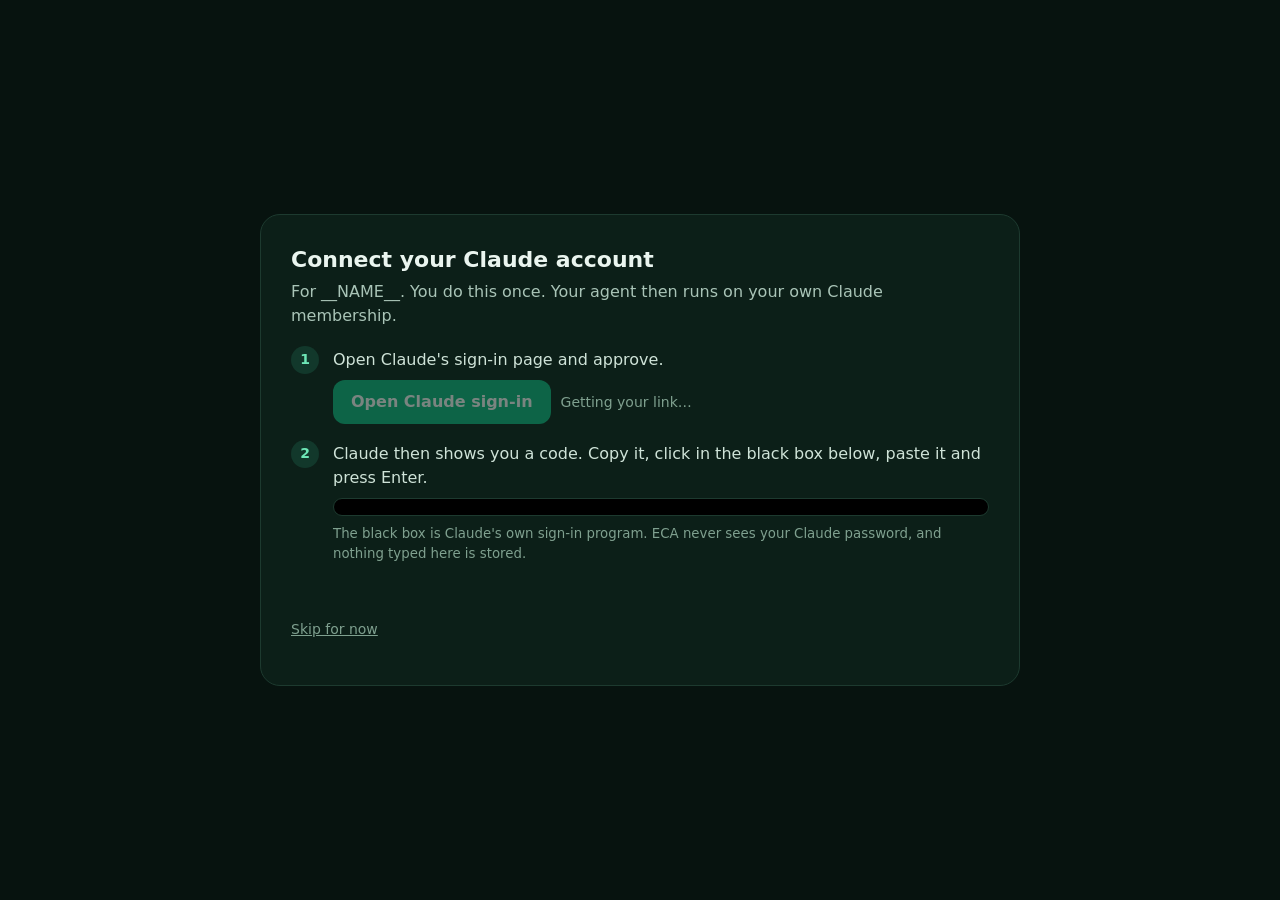
==== leader-agents/pages/connect.html @ 6f99e0e2 "Leader agents: separation hardening, Connect Claude screen, on-server self-test Review findings fixe" ====
<!doctype html><html lang="en"><head><meta charset="utf-8">
<meta name="viewport" content="width=device-width, initial-scale=1">
<meta name="referrer" content="no-referrer"><title>Connect Claude</title>
<link rel="stylesheet" href="/_eca/vendor/xterm.css">
<style>
:root{color-scheme:dark}
body{margin:0;min-height:100vh;background:#07130f;color:#eaf5ef;
font:16px/1.5 ui-sans-serif,system-ui,-apple-system,"Segoe UI",sans-serif;display:grid;place-items:center}
main{width:min(94vw,760px);padding:28px 30px;border:1px solid #1d3a2f;border-radius:20px;background:#0c1f18;box-sizing:border-box}
h1{font-size:22px;margin:0 0 4px} .sub{color:#a9c4b7;margin:0 0 18px}
.step{display:flex;gap:14px;margin:16px 0;align-items:flex-start}
.n{flex:none;width:28px;height:28px;border-radius:50%;background:#12382b;color:#6ee7b7;font-weight:700;
display:grid;place-items:center;font-size:14px}
.step p{margin:2px 0 8px;color:#cfe3d8} .step small{color:#7fa08f;display:block;margin-top:8px}
button{display:inline-block;padding:10px 18px;border-radius:12px;border:0;background:#10b981;color:#fff;
font:inherit;font-weight:600;cursor:pointer}
button[disabled]{opacity:.45;cursor:default}
#wait{color:#7fa08f;font-size:14px;margin-left:10px}
a.quiet{color:#7fa08f;font-size:14px}
#box{border:1px solid #1d3a2f;border-radius:12px;background:#000;padding:8px;overflow-x:auto;overflow-y:hidden}
#box:focus-within{border-color:#10b981}
#ok{display:none;padding:14px 16px;border-radius:12px;background:#0f2a21;border:1px solid #1f6f55;margin:6px 0 14px}
#ok b{color:#34d399} #msg{color:#fbbf24;min-height:22px;font-size:14px;margin:0}
</style></head><body><main data-cols="__COLS__" data-rows="__ROWS__">
<h1>Connect your Claude account</h1>
<p class="sub">For __NAME__. You do this once. Your agent then runs on your own Claude membership.</p>
<div id="steps">
<div class="step"><div class="n">1</div><div><p>Open Claude's sign-in page and approve.</p>
<button id="open" disabled>Open Claude sign-in</button><span id="wait">Getting your link…</span></div></div>
<div class="step"><div class="n">2</div><div style="min-width:0;flex:1"><p>Claude then shows you a code. Copy it, click in
the black box below, paste it and press Enter.</p>
<div id="box"><div id="t"></div></div>
<small>The black box is Claude's own sign-in program. ECA never sees your Claude password, and nothing typed here is
stored.</small></div></div>
<p id="msg"></p>
</div>
<div id="ok"><b>Claude is connected.</b> Opening your agent…</div>
<p><a class="quiet" href="/_eca/open">Skip for now</a></p>
</main>
<script src="/_eca/vendor/xterm.js"></script>
<script src="/_eca/static/connect.js"></script>
</body></html>
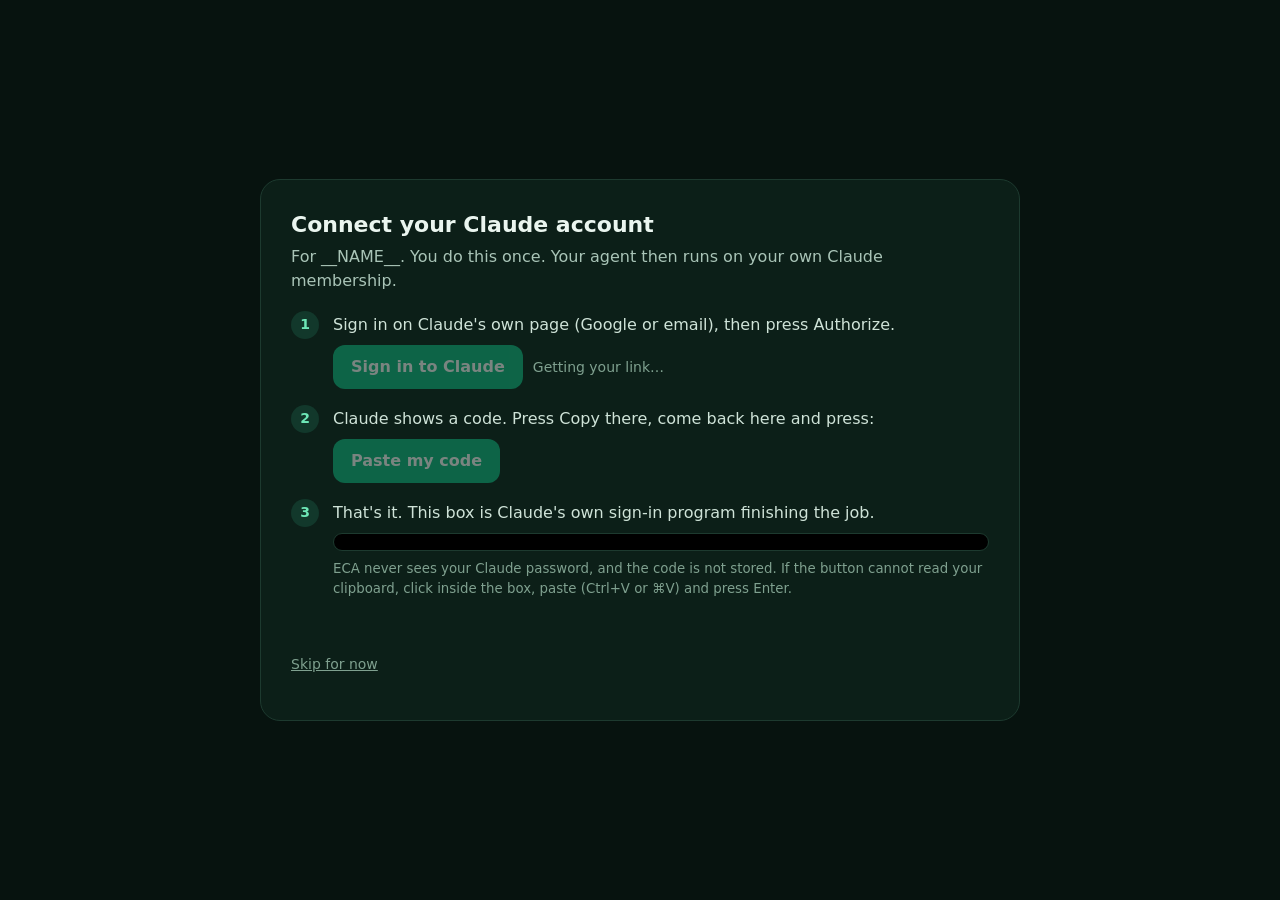
==== commit 44bcb6da: "Leader agents: stop a leader's processes as that leader; two-button Claude sign-in This host gives t" ====
--- a/leader-agents/pages/connect.html
+++ b/leader-agents/pages/connect.html
@@ -25,13 +25,15 @@
 <h1>Connect your Claude account</h1>
 <p class="sub">For __NAME__. You do this once. Your agent then runs on your own Claude membership.</p>
 <div id="steps">
-<div class="step"><div class="n">1</div><div><p>Open Claude's sign-in page and approve.</p>
-<button id="open" disabled>Open Claude sign-in</button><span id="wait">Getting your link…</span></div></div>
-<div class="step"><div class="n">2</div><div style="min-width:0;flex:1"><p>Claude then shows you a code. Copy it, click in
-the black box below, paste it and press Enter.</p>
+<div class="step"><div class="n">1</div><div><p>Sign in on Claude's own page (Google or email), then press Authorize.</p>
+<button id="open" disabled>Sign in to Claude</button><span id="wait">Getting your link…</span></div></div>
+<div class="step"><div class="n">2</div><div><p>Claude shows a code. Press Copy there, come back here and press:</p>
+<button id="paste" disabled>Paste my code</button></div></div>
+<div class="step"><div class="n">3</div><div style="min-width:0;flex:1"><p>That's it. This box is Claude's own sign-in program
+finishing the job.</p>
 <div id="box"><div id="t"></div></div>
-<small>The black box is Claude's own sign-in program. ECA never sees your Claude password, and nothing typed here is
-stored.</small></div></div>
+<small>ECA never sees your Claude password, and the code is not stored. If the button cannot read your clipboard, click
+inside the box, paste (Ctrl+V or ⌘V) and press Enter.</small></div></div>
 <p id="msg"></p>
 </div>
 <div id="ok"><b>Claude is connected.</b> Opening your agent…</div>
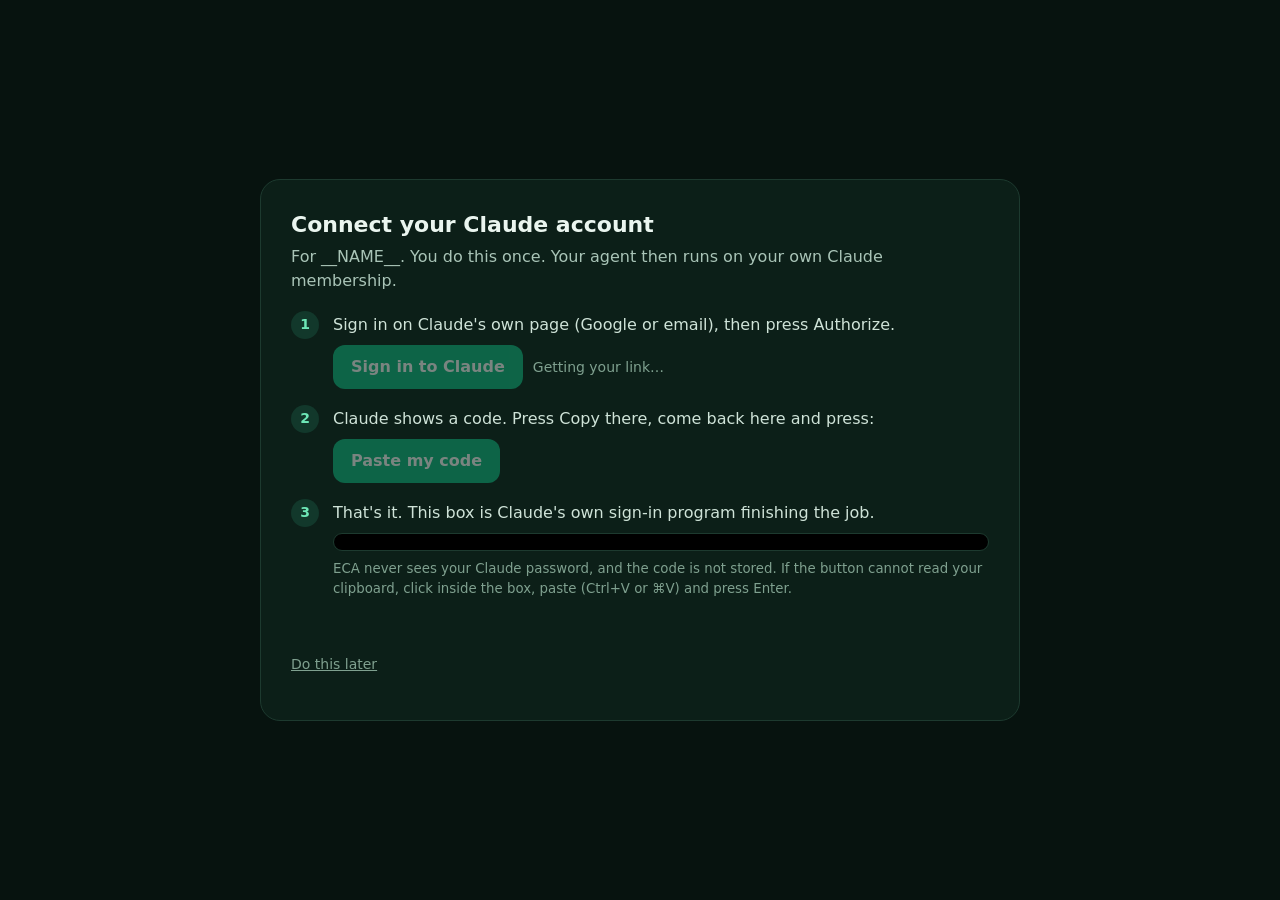
==== commit 0349f7a3: "Leader agents: resume a Claude sign-in already under way; self-test off by default Reloading the Con" ====
--- a/leader-agents/pages/connect.html
+++ b/leader-agents/pages/connect.html
@@ -37,7 +37,7 @@
 <p id="msg"></p>
 </div>
 <div id="ok"><b>Claude is connected.</b> Opening your agent…</div>
-<p><a class="quiet" href="/_eca/open">Skip for now</a></p>
+<p><a class="quiet" href="/_eca/open">Do this later</a></p>
 </main>
 <script src="/_eca/vendor/xterm.js"></script>
 <script src="/_eca/static/connect.js"></script>
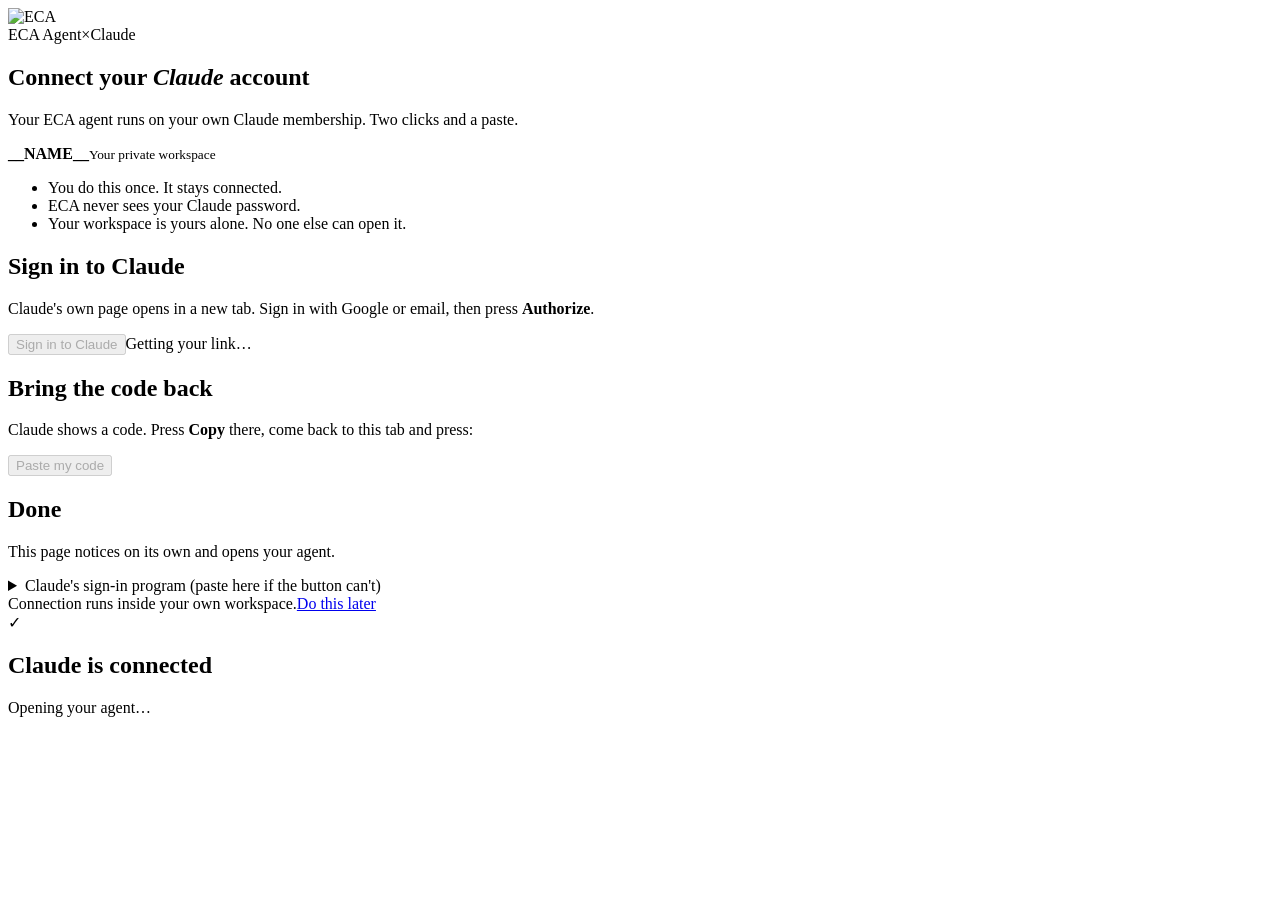
==== commit f2c34f2b: "Leader agents: redesigned Connect pages (ECA lockup, step tracker, segmented code with copy, folded " ====
--- a/leader-agents/pages/connect.html
+++ b/leader-agents/pages/connect.html
@@ -2,43 +2,45 @@
 <meta name="viewport" content="width=device-width, initial-scale=1">
 <meta name="referrer" content="no-referrer"><title>Connect Claude</title>
 <link rel="stylesheet" href="/_eca/vendor/xterm.css">
-<style>
-:root{color-scheme:dark}
-body{margin:0;min-height:100vh;background:#07130f;color:#eaf5ef;
-font:16px/1.5 ui-sans-serif,system-ui,-apple-system,"Segoe UI",sans-serif;display:grid;place-items:center}
-main{width:min(94vw,760px);padding:28px 30px;border:1px solid #1d3a2f;border-radius:20px;background:#0c1f18;box-sizing:border-box}
-h1{font-size:22px;margin:0 0 4px} .sub{color:#a9c4b7;margin:0 0 18px}
-.step{display:flex;gap:14px;margin:16px 0;align-items:flex-start}
-.n{flex:none;width:28px;height:28px;border-radius:50%;background:#12382b;color:#6ee7b7;font-weight:700;
-display:grid;place-items:center;font-size:14px}
-.step p{margin:2px 0 8px;color:#cfe3d8} .step small{color:#7fa08f;display:block;margin-top:8px}
-button{display:inline-block;padding:10px 18px;border-radius:12px;border:0;background:#10b981;color:#fff;
-font:inherit;font-weight:600;cursor:pointer}
-button[disabled]{opacity:.45;cursor:default}
-#wait{color:#7fa08f;font-size:14px;margin-left:10px}
-a.quiet{color:#7fa08f;font-size:14px}
-#box{border:1px solid #1d3a2f;border-radius:12px;background:#000;padding:8px;overflow-x:auto;overflow-y:hidden}
-#box:focus-within{border-color:#10b981}
-#ok{display:none;padding:14px 16px;border-radius:12px;background:#0f2a21;border:1px solid #1f6f55;margin:6px 0 14px}
-#ok b{color:#34d399} #msg{color:#fbbf24;min-height:22px;font-size:14px;margin:0}
-</style></head><body><main data-cols="__COLS__" data-rows="__ROWS__">
-<h1>Connect your Claude account</h1>
-<p class="sub">For __NAME__. You do this once. Your agent then runs on your own Claude membership.</p>
+<link rel="stylesheet" href="/_eca/static/connect.css">
+</head><body>
+<main data-service="claude" data-engine="claude" data-cols="__COLS__" data-rows="__ROWS__">
+<aside class="side">
+  <img class="logo" src="/_eca/static/eca-logo-dark.png" alt="ECA">
+  <div class="lockup"><span>ECA Agent</span><span class="x">×</span><span class="svc">Claude</span></div>
+  <h1>Connect your <em>Claude</em> account</h1>
+  <p>Your ECA agent runs on your own Claude membership. Two clicks and a paste.</p>
+  <div class="who"><div class="av" id="av"></div><div><b id="who">__NAME__</b><small>Your private workspace</small></div></div>
+  <ul class="facts">
+    <li>You do this once. It stays connected.</li>
+    <li>ECA never sees your Claude password.</li>
+    <li>Your workspace is yours alone. No one else can open it.</li>
+  </ul>
+</aside>
+<section class="work">
 <div id="steps">
-<div class="step"><div class="n">1</div><div><p>Sign in on Claude's own page (Google or email), then press Authorize.</p>
-<button id="open" disabled>Sign in to Claude</button><span id="wait">Getting your link…</span></div></div>
-<div class="step"><div class="n">2</div><div><p>Claude shows a code. Press Copy there, come back here and press:</p>
-<button id="paste" disabled>Paste my code</button></div></div>
-<div class="step"><div class="n">3</div><div style="min-width:0;flex:1"><p>That's it. This box is Claude's own sign-in program
-finishing the job.</p>
-<div id="box"><div id="t"></div></div>
-<small>ECA never sees your Claude password, and the code is not stored. If the button cannot read your clipboard, click
-inside the box, paste (Ctrl+V or ⌘V) and press Enter.</small></div></div>
-<p id="msg"></p>
+<div class="rail">
+  <div class="step active waiting" id="s1"><div class="n"></div><div>
+    <h2>Sign in to Claude</h2>
+    <p>Claude's own page opens in a new tab. Sign in with Google or email, then press <b>Authorize</b>.</p>
+    <div class="row"><button id="open" disabled>Sign in to Claude</button><span class="hint" id="wait">Getting your link…</span></div>
+  </div></div>
+  <div class="step" id="s2"><div class="n"></div><div>
+    <h2>Bring the code back</h2>
+    <p>Claude shows a code. Press <b>Copy</b> there, come back to this tab and press:</p>
+    <div class="row"><button id="paste" disabled>Paste my code</button></div>
+  </div></div>
+  <div class="step" id="s3"><div class="n"></div><div>
+    <h2>Done</h2>
+    <p>This page notices on its own and opens your agent.</p>
+  </div></div>
 </div>
-<div id="ok"><b>Claude is connected.</b> Opening your agent…</div>
-<p><a class="quiet" href="/_eca/open">Do this later</a></p>
-</main>
+<p id="msg" role="status"></p>
+<details class="prog" id="prog"><summary>Claude's sign-in program (paste here if the button can't)</summary><div id="box"><div id="t"></div></div></details>
+<div class="foot"><span>Connection runs inside your own workspace.</span><a href="/_eca/open">Do this later</a></div>
+</div>
+<div id="ok"><div class="tick">✓</div><h2>Claude is connected</h2><p>Opening your agent…</p></div>
+</section></main>
 <script src="/_eca/vendor/xterm.js"></script>
 <script src="/_eca/static/connect.js"></script>
 </body></html>
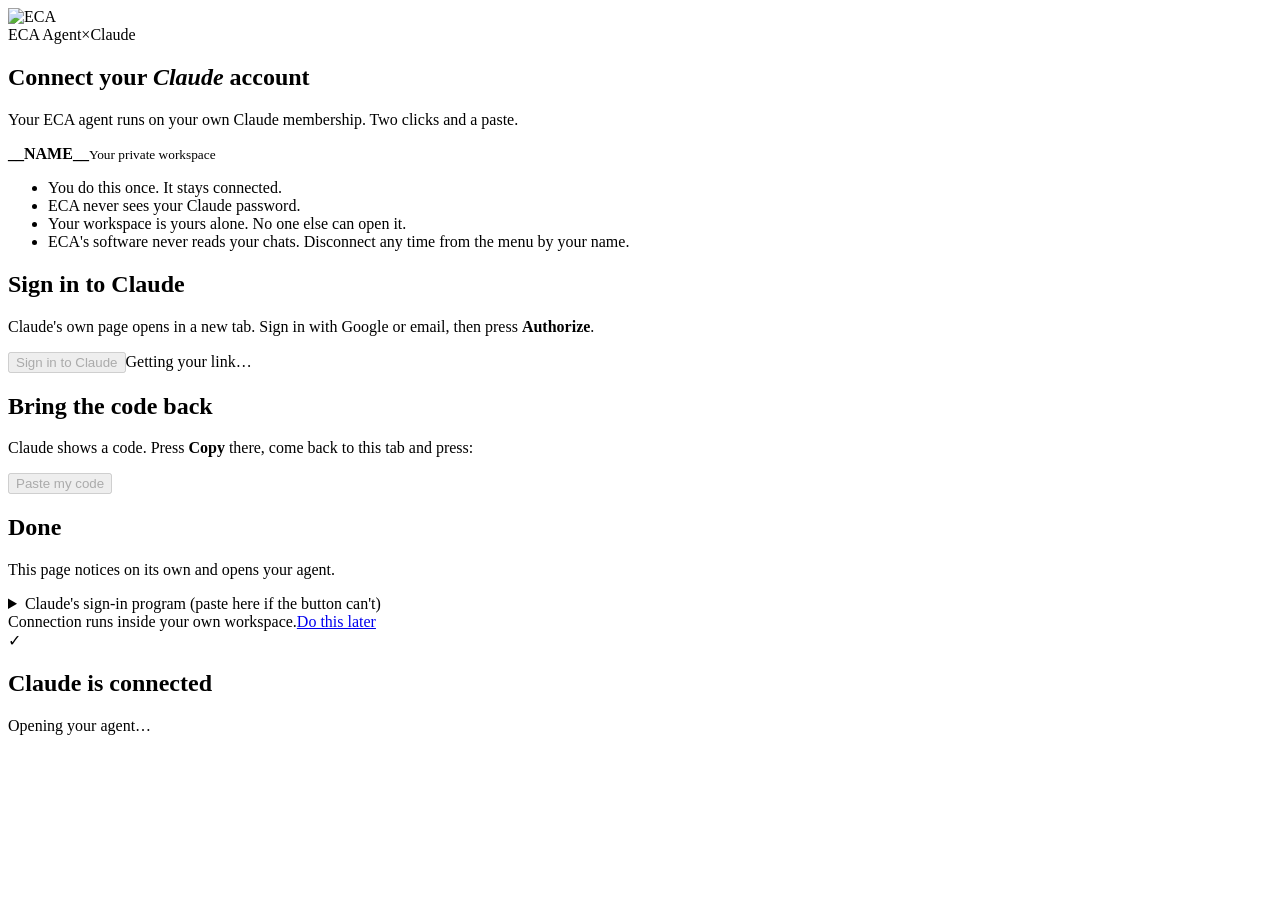
==== commit 39584cac: "Leader agents: Disconnect AI (codex logout revokes at OpenAI; claude logout + claude.ai revoke note)" ====
--- a/leader-agents/pages/connect.html
+++ b/leader-agents/pages/connect.html
@@ -15,6 +15,7 @@
     <li>You do this once. It stays connected.</li>
     <li>ECA never sees your Claude password.</li>
     <li>Your workspace is yours alone. No one else can open it.</li>
+    <li>ECA's software never reads your chats. Disconnect any time from the menu by your name.</li>
   </ul>
 </aside>
 <section class="work">
